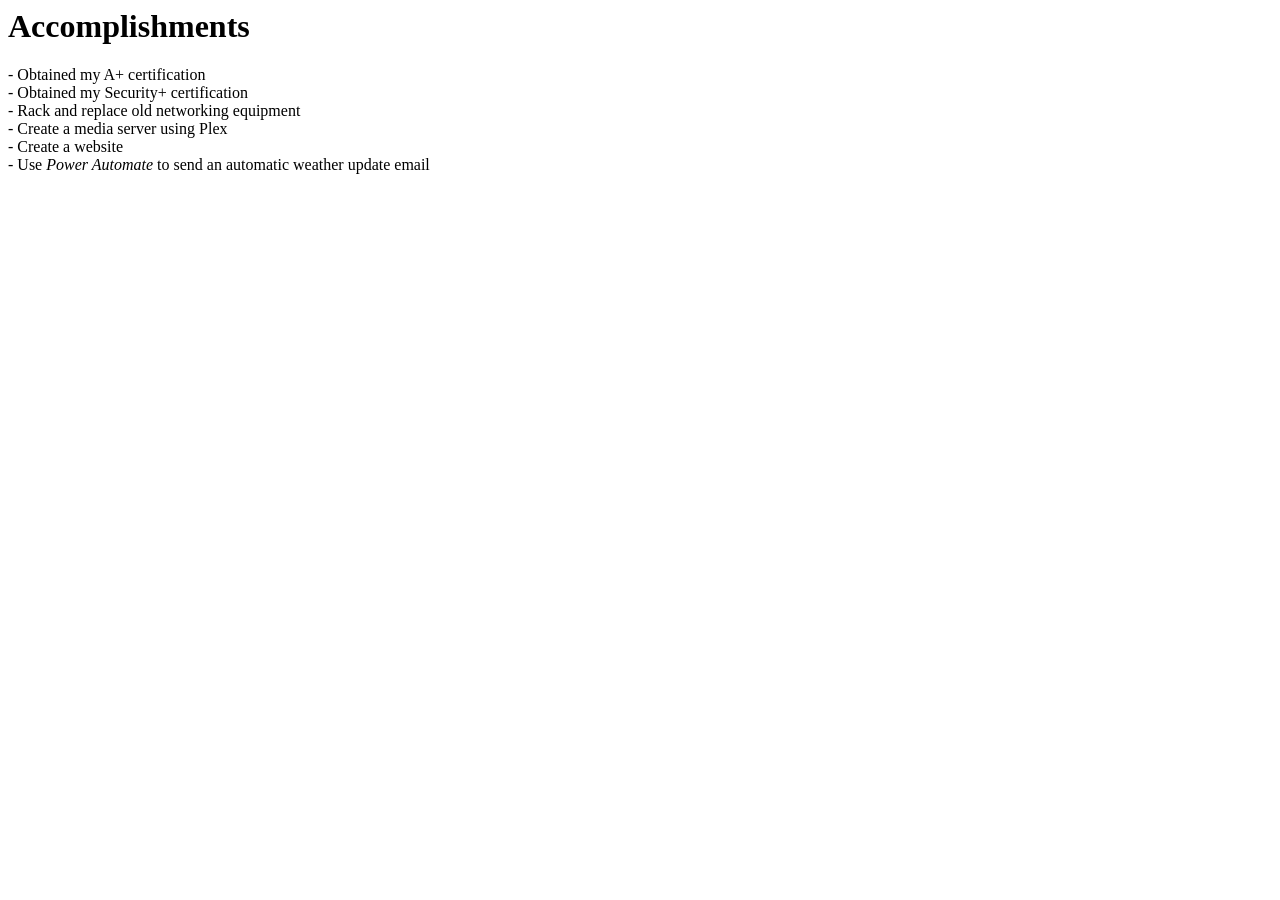
==== Accomplishments.html @ 52ef204e "Add files via upload" ====
<html>
    <h1>
       Accomplishments
    </h1>
    <body>
        <p>
            - Obtained my A+ certification<br>
            - Obtained my Security+ certification<br>
            - Rack and replace old networking equipment<br>
            - Create a media server using Plex<br>
            - Create a website<br>
            - Use <i>Power Automate</i> to send an automatic weather update email

        </p>
    </body>
</html>
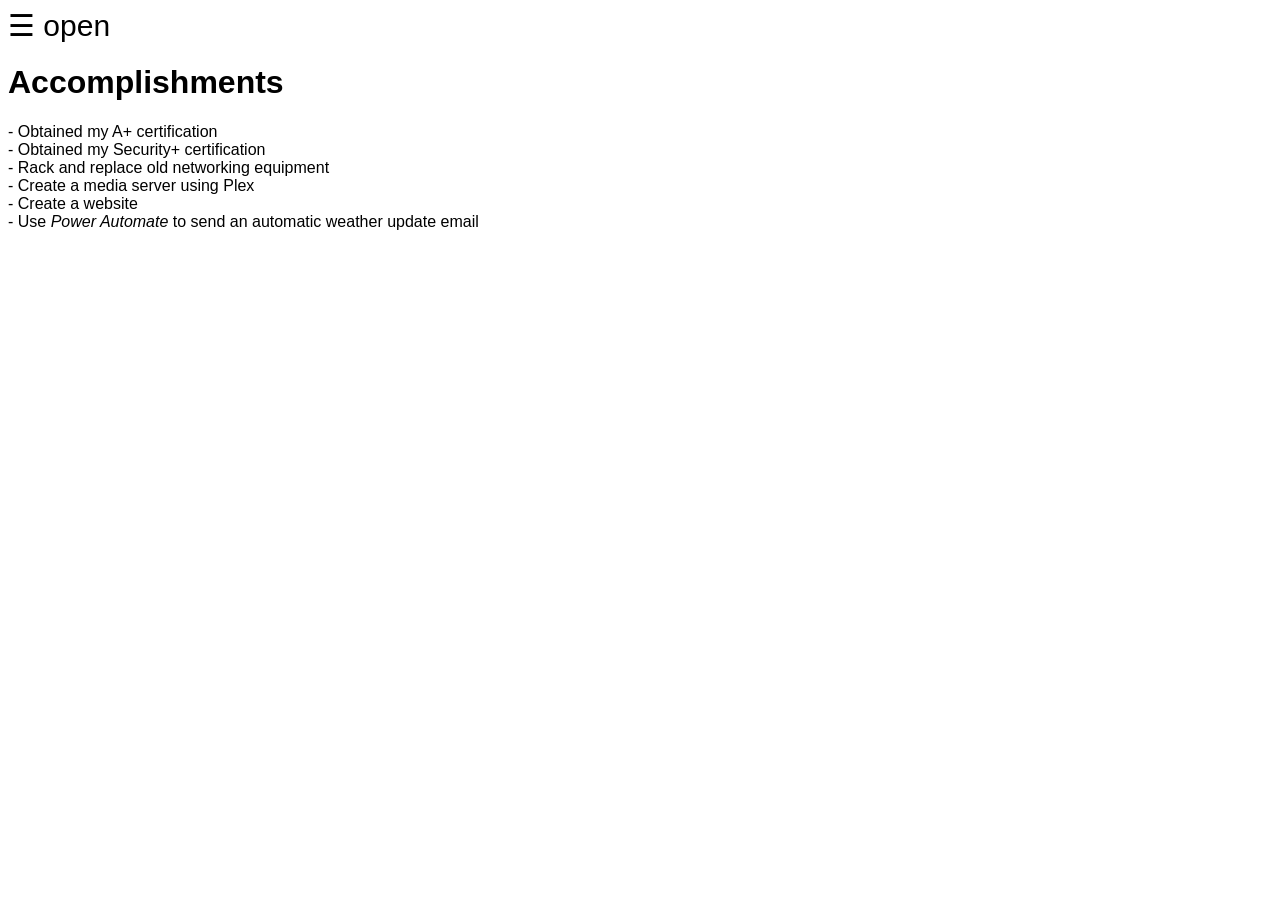
==== commit 572f8ba2: "Update Accomplishments.html" ====
--- a/Accomplishments.html
+++ b/Accomplishments.html
@@ -1,4 +1,78 @@
 <html>
+       <!-- For Sidebar -->
+  <head>
+<meta name="viewport" content="width=device-width, initial-scale=1">
+<style>
+body {
+  font-family: "Lato", sans-serif;
+}
+
+.sidenav {
+  height: 100%;
+  width: 0;
+  position: fixed;
+  z-index: 1;
+  top: 0;
+  right: 0;
+  background-color: #111;
+  overflow-x: hidden;
+  transition: 0.5s;
+  padding-top: 60px;
+}
+
+.sidenav a {
+  padding: 8px 8px 8px 32px;
+  text-decoration: none;
+  font-size: 25px;
+  color: #818181;
+  display: block;
+  transition: 0.3s;
+}
+
+.sidenav a:hover {
+  color: #f1f1f1;
+}
+
+.sidenav .closebtn {
+  position: absolute;
+  top: 0;
+  right: 25px;
+  font-size: 36px;
+  margin-left: 50px;
+}
+
+@media screen and (max-height: 450px) {
+  .sidenav {padding-top: 15px;}
+  .sidenav a {font-size: 18px;}
+}
+</style>
+</head>
+<body>
+
+<div id="mySidenav" class="sidenav">
+  <a href="javascript:void(0)" class="closebtn" onclick="closeNav()">&times;</a>
+  <a href="https://dsoricelli.github.io/mywebsite/index.html">Home</a>
+  <a href="https://dsoricelli.github.io/mywebsite/goals.html">Goals</a>
+  <a href="https://dsoricelli.github.io/mywebsite/Accomplishments.html">Accomplishments</a>
+  <a href="https://dsoricelli.github.io/mywebsite/Projects.html">Projects</a>
+  <a href="#">Coming Soon!</a>
+</div>
+
+<span style="font-size:30px;cursor:pointer" onclick="openNav()">&#9776; open</span>
+
+<script>
+function openNav() {
+  document.getElementById("mySidenav").style.width = "250px";
+}
+
+function closeNav() {
+  document.getElementById("mySidenav").style.width = "0";
+}
+</script>
+   
+</body>
+
+<!-- End Sidebar -->
     <h1>
        Accomplishments
     </h1>
@@ -13,4 +87,4 @@
 
         </p>
     </body>
-</html>+</html>
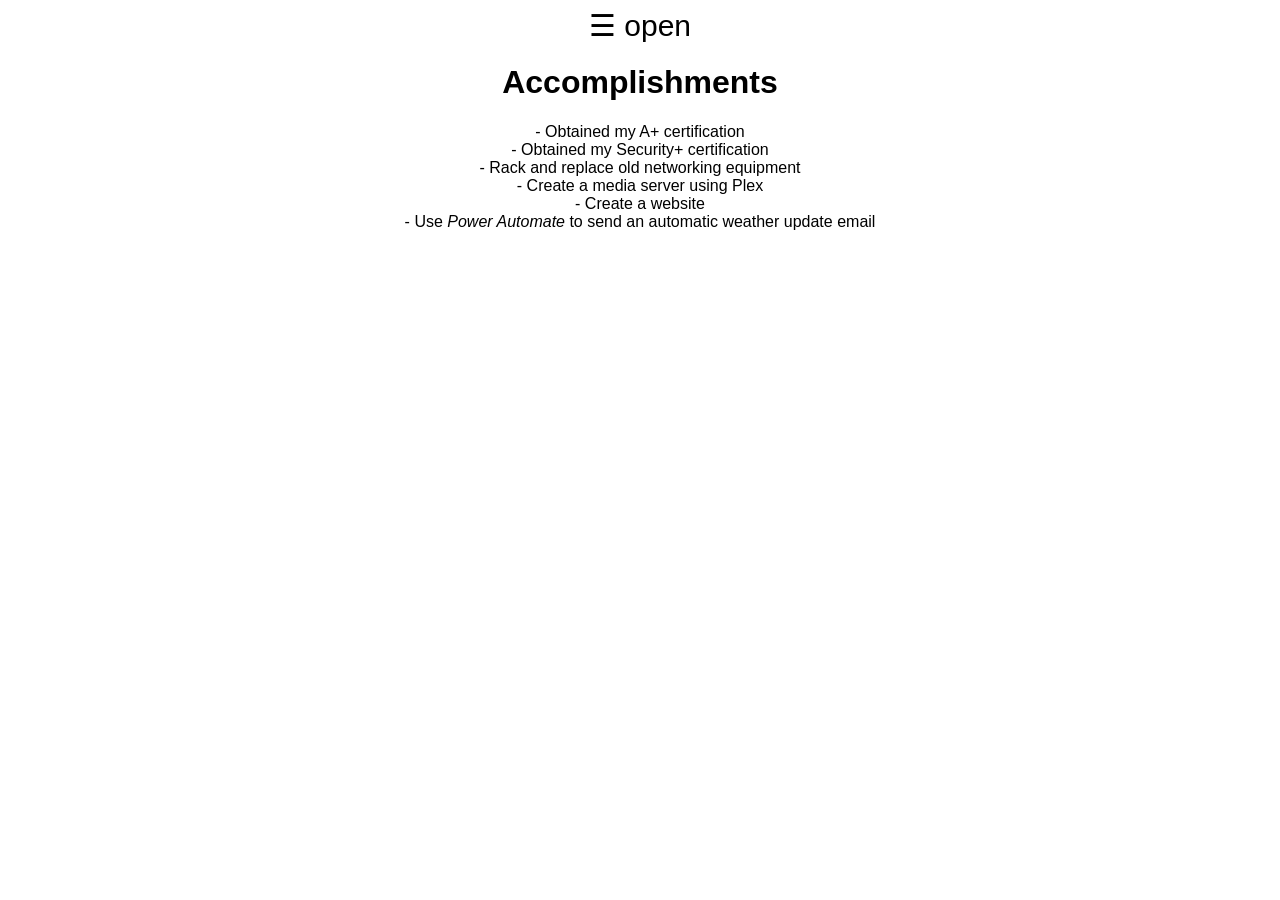
==== commit 9c9f8bc4: "Update Accomplishments.html" ====
--- a/Accomplishments.html
+++ b/Accomplishments.html
@@ -13,7 +13,7 @@
   position: fixed;
   z-index: 1;
   top: 0;
-  right: 0;
+  left: 0;
   background-color: #111;
   overflow-x: hidden;
   transition: 0.5s;
@@ -47,7 +47,7 @@
 }
 </style>
 </head>
-<body>
+<body align = "center">
 
 <div id="mySidenav" class="sidenav">
   <a href="javascript:void(0)" class="closebtn" onclick="closeNav()">&times;</a>
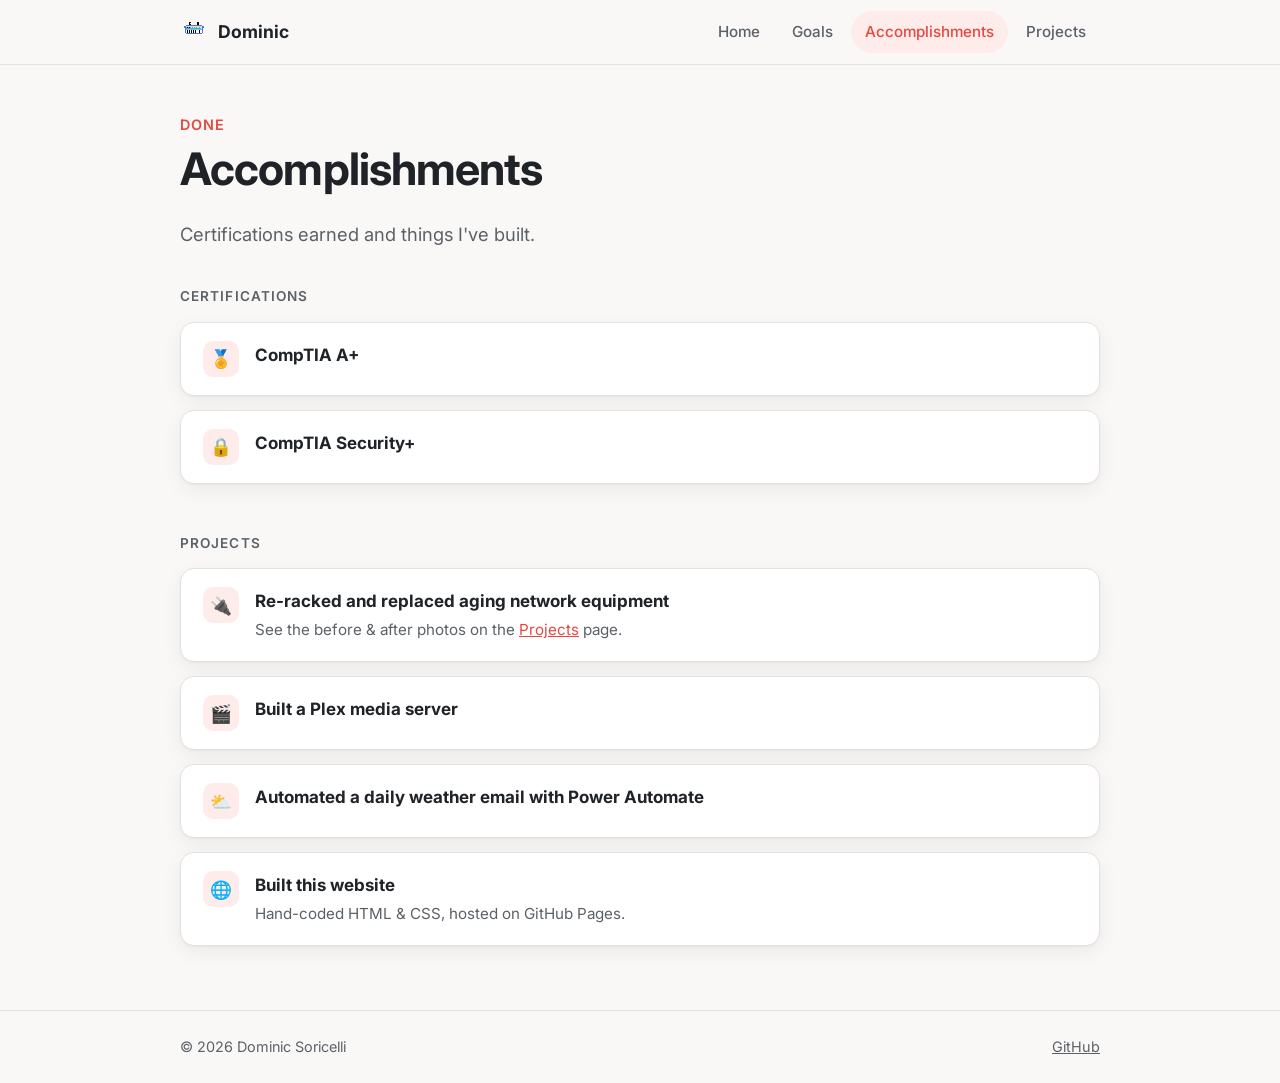
==== commit 22774296: "Replace site with cleaned version Move images into images/ with descriptive names, extract shared st" ====
--- a/Accomplishments.html
+++ b/Accomplishments.html
@@ -1,90 +1,97 @@
-<html>
-       <!-- For Sidebar -->
-  <head>
-<meta name="viewport" content="width=device-width, initial-scale=1">
-<style>
-body {
-  font-family: "Lato", sans-serif;
-}
-
-.sidenav {
-  height: 100%;
-  width: 0;
-  position: fixed;
-  z-index: 1;
-  top: 0;
-  left: 0;
-  background-color: #111;
-  overflow-x: hidden;
-  transition: 0.5s;
-  padding-top: 60px;
-}
-
-.sidenav a {
-  padding: 8px 8px 8px 32px;
-  text-decoration: none;
-  font-size: 25px;
-  color: #818181;
-  display: block;
-  transition: 0.3s;
-}
-
-.sidenav a:hover {
-  color: #f1f1f1;
-}
-
-.sidenav .closebtn {
-  position: absolute;
-  top: 0;
-  right: 25px;
-  font-size: 36px;
-  margin-left: 50px;
-}
-
-@media screen and (max-height: 450px) {
-  .sidenav {padding-top: 15px;}
-  .sidenav a {font-size: 18px;}
-}
-</style>
-</head>
-<body align = "center">
-
-<div id="mySidenav" class="sidenav">
-  <a href="javascript:void(0)" class="closebtn" onclick="closeNav()">&times;</a>
-  <a href="https://dsoricelli.github.io/mywebsite/index.html">Home</a>
-  <a href="https://dsoricelli.github.io/mywebsite/goals.html">Goals</a>
-  <a href="https://dsoricelli.github.io/mywebsite/Accomplishments.html">Accomplishments</a>
-  <a href="https://dsoricelli.github.io/mywebsite/Projects.html">Projects</a>
-  <a href="#">Coming Soon!</a>
-</div>
-
-<span style="font-size:30px;cursor:pointer" onclick="openNav()">&#9776; open</span>
-
-<script>
-function openNav() {
-  document.getElementById("mySidenav").style.width = "250px";
-}
-
-function closeNav() {
-  document.getElementById("mySidenav").style.width = "0";
-}
-</script>
-   
-</body>
-
-<!-- End Sidebar -->
-    <h1>
-       Accomplishments
-    </h1>
-    <body>
-        <p>
-            - Obtained my A+ certification<br>
-            - Obtained my Security+ certification<br>
-            - Rack and replace old networking equipment<br>
-            - Create a media server using Plex<br>
-            - Create a website<br>
-            - Use <i>Power Automate</i> to send an automatic weather update email
-
-        </p>
-    </body>
-</html>
+<!DOCTYPE html>
+<html lang="en">
+<head>
+  <meta charset="utf-8">
+  <meta name="viewport" content="width=device-width, initial-scale=1">
+  <title>Accomplishments · Dominic Soricelli</title>
+  <meta name="description" content="Certifications and projects Dominic has completed.">
+  <link rel="icon" href="images/keybird.gif">
+  <link rel="preconnect" href="https://fonts.googleapis.com">
+  <link rel="preconnect" href="https://fonts.gstatic.com" crossorigin>
+  <link href="https://fonts.googleapis.com/css2?family=Inter:wght@400;500;600;700&display=swap" rel="stylesheet">
+  <link rel="stylesheet" href="style.css">
+</head>
+<body>
+  <header class="site-header">
+    <div class="container">
+      <a class="brand" href="index.html"><img src="images/keybird.gif" alt="">Dominic</a>
+      <button class="nav-toggle" aria-label="Menu" aria-expanded="false">&#9776;</button>
+      <nav aria-label="Main">
+        <ul class="nav">
+          <li><a href="index.html">Home</a></li>
+          <li><a href="goals.html">Goals</a></li>
+          <li><a href="Accomplishments.html" aria-current="page">Accomplishments</a></li>
+          <li><a href="Projects.html">Projects</a></li>
+        </ul>
+      </nav>
+    </div>
+  </header>
+
+  <main>
+    <div class="container">
+      <header class="page-title">
+        <p class="eyebrow">Done</p>
+        <h1>Accomplishments</h1>
+        <p class="lead">Certifications earned and things I've built.</p>
+      </header>
+
+      <p class="section-label">Certifications</p>
+      <ul class="checklist">
+        <li>
+          <span class="icon" aria-hidden="true">&#127941;</span>
+          <div>
+            <strong>CompTIA A+</strong>
+          </div>
+        </li>
+        <li>
+          <span class="icon" aria-hidden="true">&#128274;</span>
+          <div>
+            <strong>CompTIA Security+</strong>
+          </div>
+        </li>
+      </ul>
+
+      <section class="section">
+        <p class="section-label">Projects</p>
+        <ul class="checklist">
+        <li>
+          <span class="icon" aria-hidden="true">&#128268;</span>
+          <div>
+            <strong>Re-racked and replaced aging network equipment</strong>
+            <span class="detail">See the before &amp; after photos on the <a href="Projects.html">Projects</a> page.</span>
+          </div>
+        </li>
+        <li>
+          <span class="icon" aria-hidden="true">&#127916;</span>
+          <div>
+            <strong>Built a Plex media server</strong>
+          </div>
+        </li>
+        <li>
+          <span class="icon" aria-hidden="true">&#9925;</span>
+          <div>
+            <strong>Automated a daily weather email with Power Automate</strong>
+          </div>
+        </li>
+        <li>
+          <span class="icon" aria-hidden="true">&#127760;</span>
+          <div>
+            <strong>Built this website</strong>
+            <span class="detail">Hand-coded HTML &amp; CSS, hosted on GitHub Pages.</span>
+          </div>
+        </li>
+        </ul>
+      </section>
+    </div>
+  </main>
+
+  <footer class="site-footer">
+    <div class="container">
+      <span>&copy; <span data-year>2026</span> Dominic Soricelli</span>
+      <a href="https://github.com/dsoricelli">GitHub</a>
+    </div>
+  </footer>
+
+  <script src="script.js"></script>
+</body>
+</html>
--- a/style.css
+++ b/style.css
@@ -0,0 +1,183 @@
+/* ---------- Theme ---------- */
+:root {
+  --bg: #faf8f7;
+  --surface: #ffffff;
+  --text: #1f2328;
+  --muted: #5b6168;
+  --border: #e6e1de;
+  --accent: #e5483f;        /* evolved from the original #F75D59 */
+  --accent-soft: #fdecea;
+  --radius: 14px;
+  --shadow: 0 1px 2px rgba(0,0,0,.04), 0 6px 20px rgba(0,0,0,.06);
+  --max: 960px;
+}
+
+@media (prefers-color-scheme: dark) {
+  :root {
+    --bg: #15171a;
+    --surface: #1d2024;
+    --text: #e8eaed;
+    --muted: #a0a6ad;
+    --border: #2c3036;
+    --accent: #ff6b63;
+    --accent-soft: #3a2220;
+    --shadow: 0 1px 2px rgba(0,0,0,.3), 0 6px 20px rgba(0,0,0,.25);
+  }
+}
+
+* { box-sizing: border-box; }
+
+html { scroll-behavior: smooth; }
+
+body {
+  margin: 0;
+  font-family: "Inter", system-ui, -apple-system, "Segoe UI", Roboto, sans-serif;
+  font-size: 17px;
+  line-height: 1.65;
+  color: var(--text);
+  background: var(--bg);
+  display: flex;
+  flex-direction: column;
+  min-height: 100vh;
+}
+
+img { max-width: 100%; height: auto; display: block; }
+
+a { color: var(--accent); }
+
+h1, h2, h3 { line-height: 1.2; margin: 0 0 .5em; }
+h1 { font-size: clamp(2rem, 5vw, 2.8rem); letter-spacing: -.02em; }
+h2 { font-size: 1.4rem; letter-spacing: -.01em; }
+h3 { font-size: 1.1rem; }
+
+.container { width: 100%; max-width: var(--max); margin: 0 auto; padding: 0 20px; }
+
+main { flex: 1; padding: 48px 0 64px; }
+
+/* ---------- Header / nav ---------- */
+.site-header {
+  position: sticky; top: 0; z-index: 10;
+  background: color-mix(in srgb, var(--bg) 85%, transparent);
+  backdrop-filter: blur(10px);
+  border-bottom: 1px solid var(--border);
+}
+.site-header .container {
+  display: flex; align-items: center; justify-content: space-between;
+  height: 64px;
+}
+.brand {
+  display: flex; align-items: center; gap: 10px;
+  font-weight: 700; font-size: 1.1rem; color: var(--text); text-decoration: none;
+}
+.brand img { width: 28px; height: 28px; image-rendering: pixelated; }
+
+.nav { display: flex; gap: 4px; list-style: none; margin: 0; padding: 0; }
+.nav a {
+  display: block; padding: 8px 14px; border-radius: 999px;
+  color: var(--muted); text-decoration: none; font-weight: 500; font-size: .95rem;
+  transition: background .2s, color .2s;
+}
+.nav a:hover { color: var(--text); background: var(--accent-soft); }
+.nav a[aria-current="page"] { color: var(--accent); background: var(--accent-soft); }
+
+.nav-toggle {
+  display: none; background: none; border: 1px solid var(--border); border-radius: 10px;
+  padding: 8px 10px; color: var(--text); font-size: 1.1rem; cursor: pointer;
+}
+
+@media (max-width: 680px) {
+  .nav-toggle { display: block; }
+  .site-header nav { display: contents; }
+  .nav {
+    display: none; position: absolute; top: 64px; left: 0; right: 0;
+    flex-direction: column; padding: 12px 20px 20px;
+    background: var(--bg); border-bottom: 1px solid var(--border);
+  }
+  .nav.open { display: flex; }
+}
+
+/* ---------- Hero ---------- */
+.hero { display: grid; grid-template-columns: auto 1fr; gap: 32px; align-items: center; margin-bottom: 48px; }
+.hero-avatar {
+  width: 120px; height: 120px; border-radius: 28px;
+  background: var(--accent-soft); display: grid; place-items: center;
+}
+.hero-avatar img { width: 72px; height: 72px; image-rendering: pixelated; }
+.eyebrow { color: var(--accent); font-weight: 600; font-size: .9rem; text-transform: uppercase; letter-spacing: .08em; margin: 0 0 6px; }
+.lead { font-size: 1.15rem; color: var(--muted); margin: 0; max-width: 60ch; }
+
+@media (max-width: 600px) {
+  .hero { grid-template-columns: 1fr; gap: 20px; }
+  .hero-avatar { width: 88px; height: 88px; border-radius: 22px; }
+  .hero-avatar img { width: 52px; height: 52px; }
+}
+
+.page-title { margin-bottom: 36px; }
+
+/* ---------- Cards ---------- */
+.grid { display: grid; gap: 20px; grid-template-columns: repeat(auto-fit, minmax(260px, 1fr)); }
+
+.card {
+  background: var(--surface); border: 1px solid var(--border);
+  border-radius: var(--radius); padding: 24px; box-shadow: var(--shadow);
+}
+.card p { margin: 0; color: var(--muted); }
+.card h2, .card h3 { margin-bottom: .35em; }
+
+.tags { display: flex; flex-wrap: wrap; gap: 8px; margin-top: 14px; padding: 0; list-style: none; }
+.tags li {
+  font-size: .85rem; padding: 4px 12px; border-radius: 999px;
+  background: var(--accent-soft); color: var(--accent); font-weight: 500;
+}
+
+/* ---------- Checklists (goals / accomplishments) ---------- */
+.checklist { list-style: none; padding: 0; margin: 0; display: grid; gap: 14px; }
+.checklist li {
+  display: flex; gap: 16px; align-items: flex-start;
+  background: var(--surface); border: 1px solid var(--border);
+  border-radius: var(--radius); padding: 18px 22px; box-shadow: var(--shadow);
+}
+.checklist .icon {
+  flex: none; width: 36px; height: 36px; border-radius: 10px;
+  display: grid; place-items: center; font-size: 1.1rem;
+  background: var(--accent-soft); color: var(--accent);
+}
+.checklist strong { display: block; }
+.checklist span.detail { color: var(--muted); font-size: .95rem; }
+
+.section { margin-top: 48px; }
+.section-label { font-size: .85rem; font-weight: 600; text-transform: uppercase; letter-spacing: .08em; color: var(--muted); margin-bottom: 14px; }
+
+/* ---------- Projects ---------- */
+.project { margin-bottom: 56px; }
+.project > p { color: var(--muted); margin-top: 0; max-width: 65ch; }
+
+.compare { display: grid; gap: 16px; grid-template-columns: 1fr 1fr; margin-top: 20px; }
+@media (max-width: 640px) { .compare { grid-template-columns: 1fr; } }
+
+.photo {
+  margin: 0; position: relative; border-radius: var(--radius); overflow: hidden;
+  border: 1px solid var(--border); background: var(--surface); box-shadow: var(--shadow);
+}
+.photo img { width: 100%; aspect-ratio: 4 / 3; object-fit: cover; cursor: zoom-in; transition: transform .3s; }
+.photo:hover img { transform: scale(1.02); }
+.photo.tall img { aspect-ratio: auto; height: 100%; }
+.photo figcaption {
+  position: absolute; top: 12px; left: 12px;
+  padding: 4px 12px; border-radius: 999px; font-size: .8rem; font-weight: 600;
+  background: rgba(0,0,0,.65); color: #fff; backdrop-filter: blur(4px);
+}
+.photo.after figcaption { background: var(--accent); }
+
+/* Lightbox */
+.lightbox {
+  position: fixed; inset: 0; z-index: 100; display: none;
+  background: rgba(0,0,0,.88); place-items: center; padding: 24px; cursor: zoom-out;
+}
+.lightbox.open { display: grid; }
+.lightbox img { max-height: 90vh; width: auto; border-radius: 10px; }
+
+/* ---------- Footer ---------- */
+.site-footer { border-top: 1px solid var(--border); padding: 24px 0; color: var(--muted); font-size: .9rem; }
+.site-footer .container { display: flex; justify-content: space-between; flex-wrap: wrap; gap: 8px; }
+.site-footer a { color: var(--muted); }
